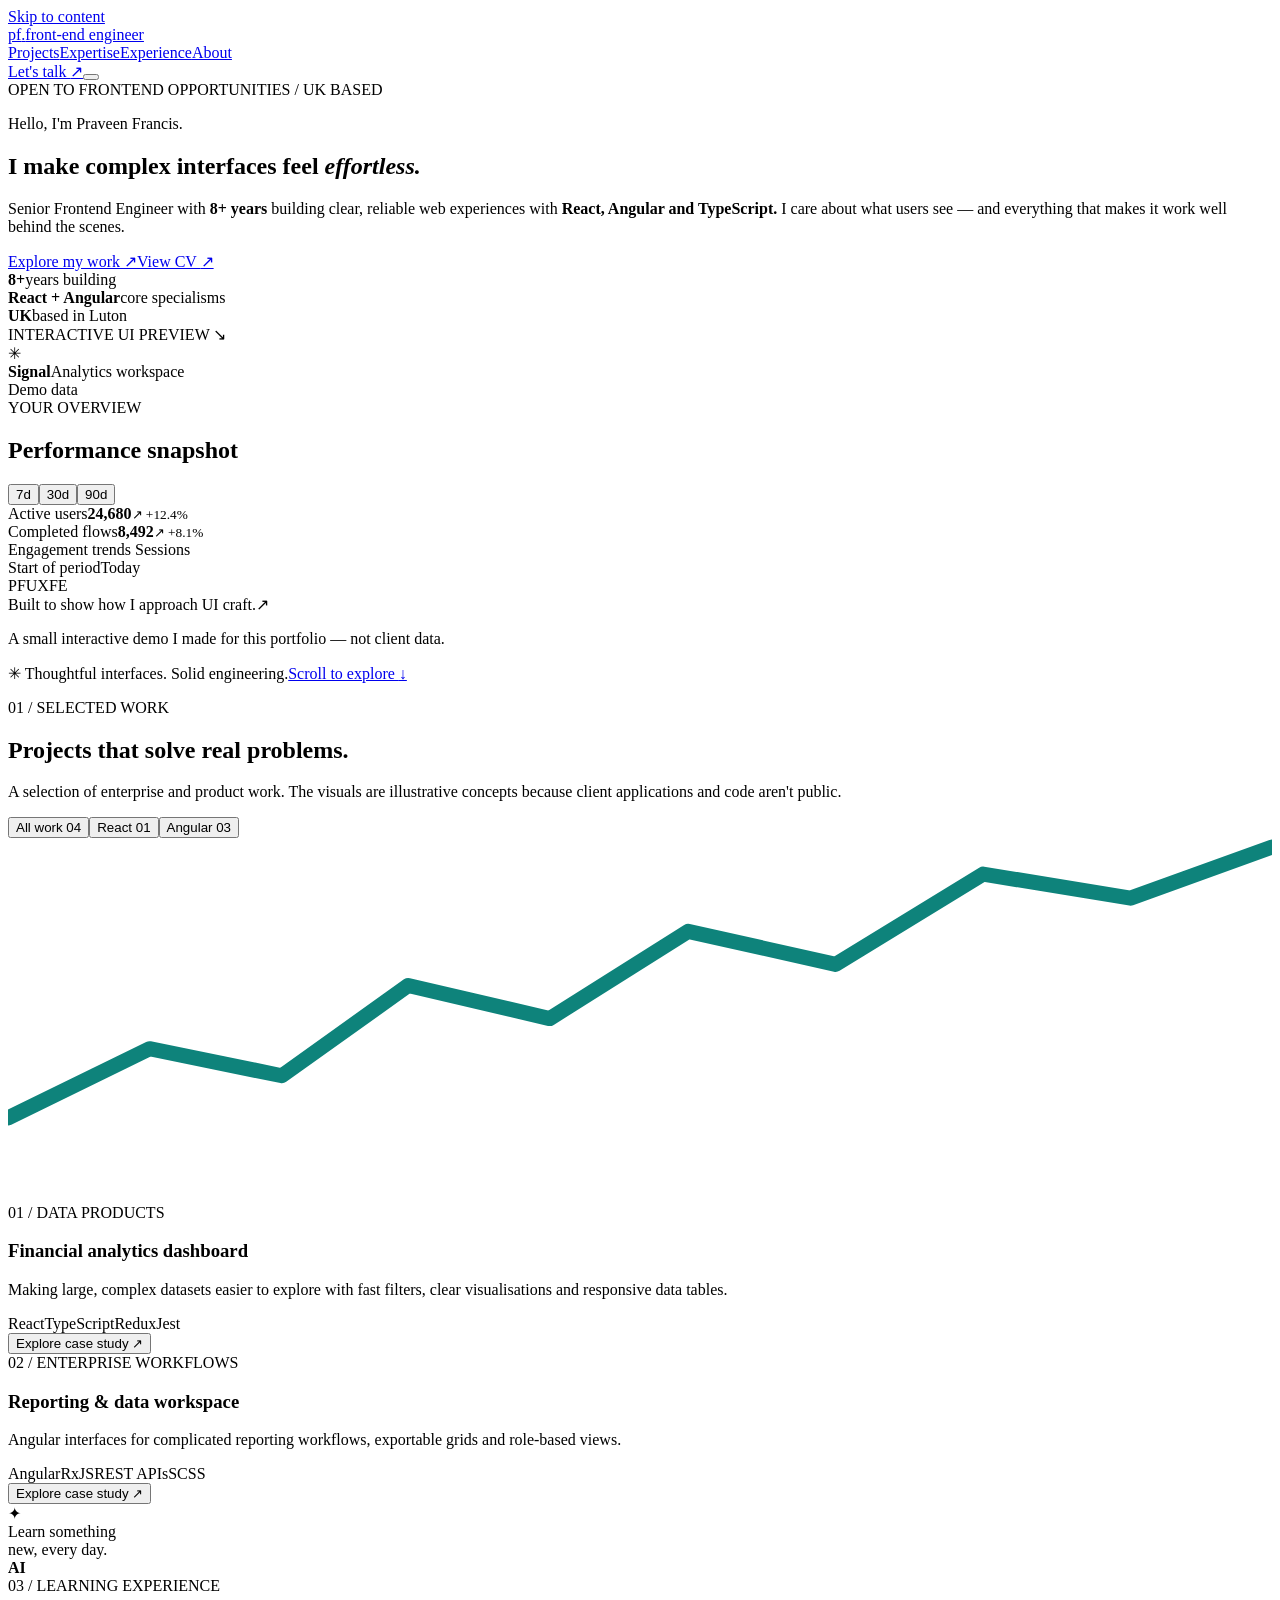
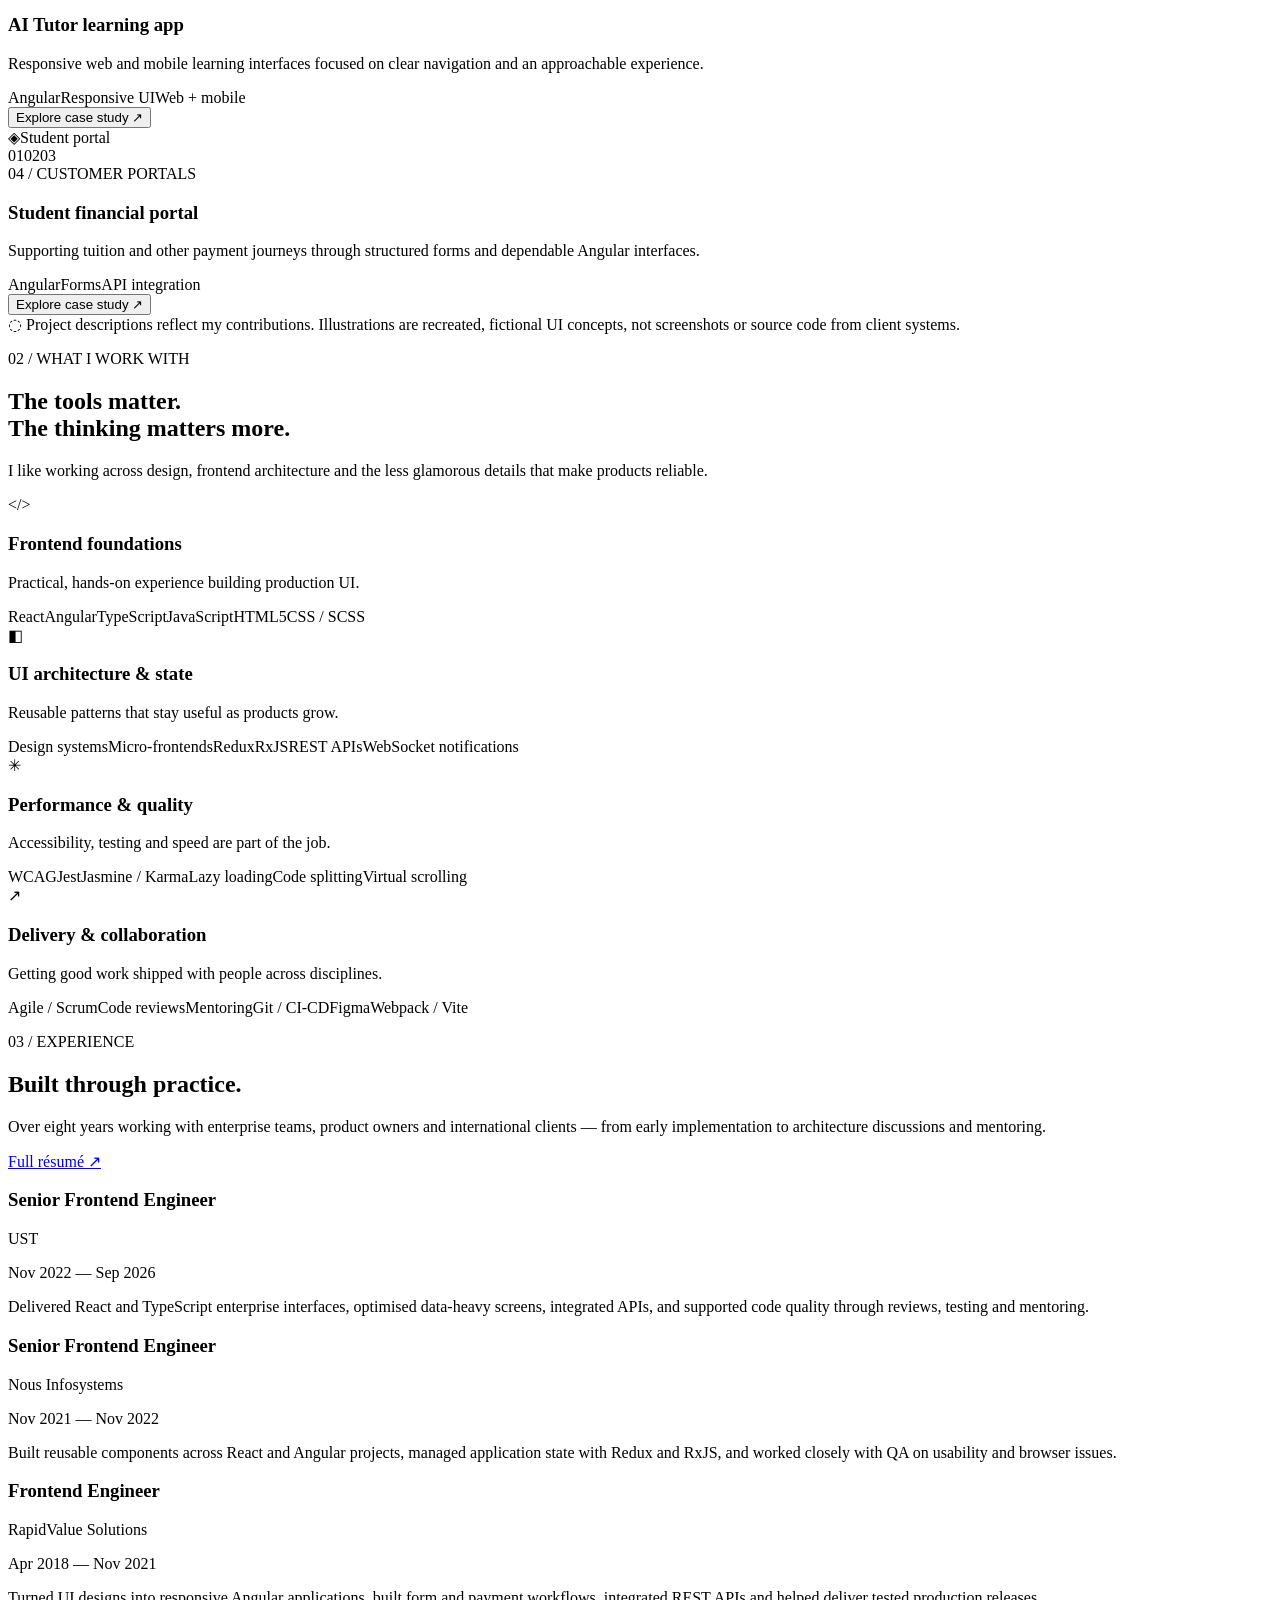
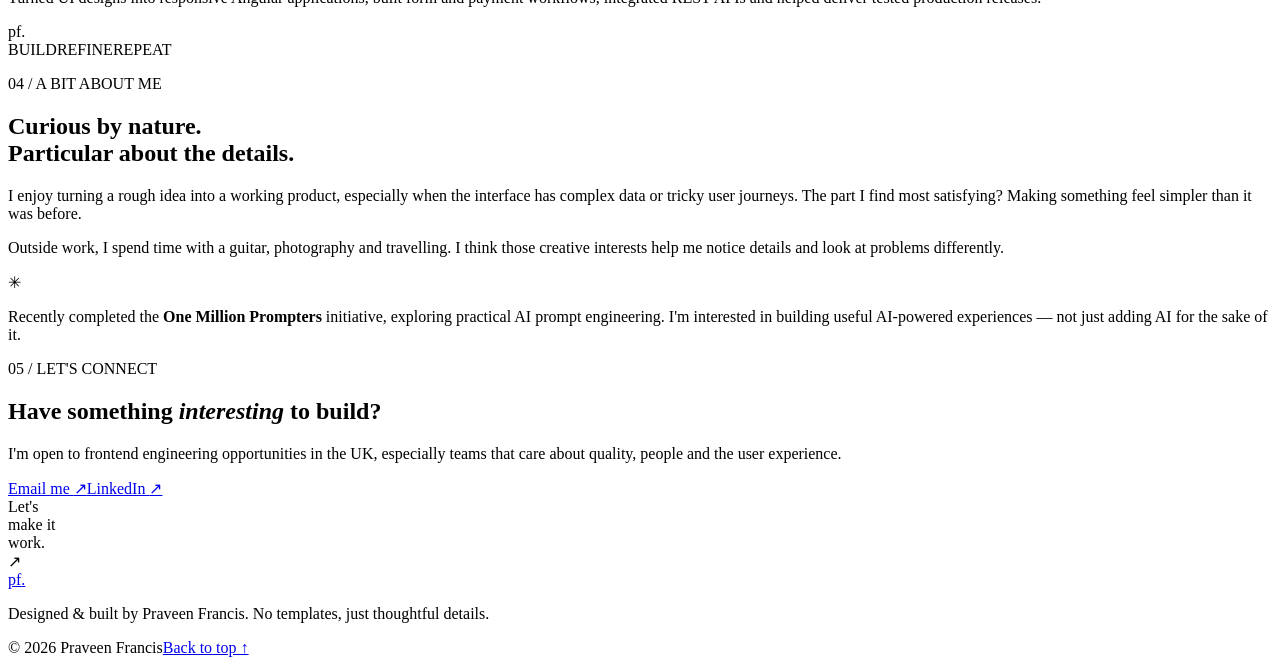
==== index.html @ 7ef9999c "Publish frontend portfolio homepage" ====
<!doctype html>
<html lang="en">
<head>
  <meta charset="utf-8">
  <meta name="viewport" content="width=device-width, initial-scale=1">
  <meta name="theme-color" content="#101924">
  <meta name="description" content="Praveen Francis is a UK-based Senior Frontend Engineer with 8+ years of experience building accessible, high-performance web applications with React, Angular and TypeScript.">
  <meta name="author" content="Praveen Francis">
  <meta property="og:type" content="website">
  <meta property="og:title" content="Praveen Francis — Senior Frontend Engineer">
  <meta property="og:description" content="Thoughtful interfaces. Solid engineering. Selected work, experience and frontend experiments.">
  <meta property="og:image" content="assets/og-image.svg">
  <meta name="color-scheme" content="light">
  <title>Praveen Francis · Senior Frontend Engineer</title>
  <link rel="icon" type="image/svg+xml" href="assets/favicon.svg">
  <link rel="stylesheet" href="assets/styles.css">
  <script defer src="assets/app.js"></script>
</head>
<body>
  <a class="skip-link" href="#main">Skip to content</a>
  <header class="site-header" id="top">
    <div class="container header-inner">
      <a class="brand" href="#top" aria-label="Praveen Francis, back to top"><span class="brand-mark">pf<span class="brand-dot">.</span></span><span class="brand-caption">front-end engineer</span></a>
      <nav class="main-nav" id="main-nav" aria-label="Main navigation">
        <a href="#work">Projects</a><a href="#expertise">Expertise</a><a href="#experience">Experience</a><a href="#about">About</a>
      </nav>
      <div class="header-actions"><a class="header-contact" href="mailto:praveenfrancis555@gmail.com">Let's talk <span aria-hidden="true">↗</span></a><button class="menu-button" id="menu-button" aria-expanded="false" aria-controls="main-nav" aria-label="Open navigation"><span></span><span></span><span></span></button></div>
    </div>
  </header>
  <main id="main">
    <section class="hero section-hero" aria-labelledby="hero-title">
      <div class="hero-grid container">
        <div class="hero-copy">
          <div class="eyebrow"><span class="availability-dot" aria-hidden="true"></span> OPEN TO FRONTEND OPPORTUNITIES <span class="eyebrow-divider">/</span> UK BASED</div>
          <p class="hero-intro">Hello, I'm Praveen Francis.</p>
          <h1 id="hero-title">I make complex interfaces feel <em>effortless.</em></h1>
          <p class="hero-lead">Senior Frontend Engineer with <strong>8+ years</strong> building clear, reliable web experiences with <strong>React, Angular and TypeScript.</strong> I care about what users see — and everything that makes it work well behind the scenes.</p>
          <div class="hero-buttons"><a href="#work" class="button button-primary">Explore my work <span aria-hidden="true">↗</span></a><a href="resume.html" class="button button-secondary">View CV <span aria-hidden="true">↗</span></a></div>
          <div class="hero-facts" aria-label="Quick facts"><div><strong>8+</strong><span>years building</span></div><span class="fact-separator" aria-hidden="true"></span><div><strong>React + Angular</strong><span>core specialisms</span></div><span class="fact-separator" aria-hidden="true"></span><div><strong>UK</strong><span>based in Luton</span></div></div>
        </div>
        <div class="hero-visual">
          <div class="decoration-orbit orbit-one" aria-hidden="true"></div><div class="decoration-orbit orbit-two" aria-hidden="true"></div>
          <div class="preview-top-tag"><span class="preview-pulse"></span> INTERACTIVE UI PREVIEW <span aria-hidden="true">↘</span></div>
          <div class="dashboard-card" aria-label="Interactive analytics dashboard demonstration using fictional sample data">
            <div class="dashboard-toolbar"><div class="dashboard-app"><span class="dashboard-app-icon" aria-hidden="true">✳</span><div><strong>Signal</strong><span>Analytics workspace</span></div></div><span class="dashboard-live"><span></span> Demo data</span></div>
            <div class="dashboard-title-row"><div><span class="dashboard-overline">YOUR OVERVIEW</span><h2>Performance snapshot</h2></div><div class="dashboard-period" role="group" aria-label="Demo data range"><button data-range="7" aria-pressed="false">7d</button><button data-range="30" aria-pressed="true">30d</button><button data-range="90" aria-pressed="false">90d</button></div></div>
            <div class="dashboard-metrics"><div><span>Active users</span><strong id="metric-users">24,680</strong><small class="trend" id="metric-users-trend">↗ +12.4%</small></div><div><span>Completed flows</span><strong id="metric-flows">8,492</strong><small class="trend" id="metric-flows-trend">↗ +8.1%</small></div></div>
            <div class="chart-header"><span>Engagement trends</span><span class="chart-legend"><i></i> Sessions</span></div>
            <div class="demo-chart" id="demo-chart" role="img" aria-label="Sample engagement bar chart for 30 days"><div class="gridline one"></div><div class="gridline two"></div><div class="gridline three"></div><div class="chart-bars" id="chart-bars"><span style="--height:44%"></span><span style="--height:62%"></span><span style="--height:53%"></span><span style="--height:73%"></span><span style="--height:65%"></span><span style="--height:86%"></span><span style="--height:78%"></span><span style="--height:93%"></span><span style="--height:72%"></span><span style="--height:96%"></span></div></div>
            <div class="chart-axis"><span>Start of period</span><span>Today</span></div>
            <div class="dashboard-foot"><div class="demo-avatar-stack" aria-hidden="true"><span>PF</span><span>UX</span><span>FE</span></div><span>Built to show how I approach UI craft.</span><span class="demo-arrow" aria-hidden="true">↗</span></div>
          </div>
          <p class="preview-disclaimer">A small interactive demo I made for this portfolio — not client data.</p>
        </div>
      </div>
      <div class="hero-bottom-bar container"><span><span class="asterisk" aria-hidden="true">✳</span> Thoughtful interfaces. Solid engineering.</span><a href="#work">Scroll to explore <span aria-hidden="true">↓</span></a></div>
    </section>

    <section class="section work-section" id="work" aria-labelledby="work-title">
      <div class="container">
        <div class="section-heading"><div><p class="section-kicker">01 / SELECTED WORK</p><h2 id="work-title">Projects that solve <span>real problems.</span></h2></div><p>A selection of enterprise and product work. The visuals are illustrative concepts because client applications and code aren't public.</p></div>
        <div class="filter-row" role="group" aria-label="Filter projects by framework"><button class="filter-button is-active" data-filter="all" aria-pressed="true">All work <span>04</span></button><button class="filter-button" data-filter="react" aria-pressed="false">React <span>01</span></button><button class="filter-button" data-filter="angular" aria-pressed="false">Angular <span>03</span></button></div>
        <div class="project-grid">
          <article class="project-card" data-stack="react"><div class="project-visual visual-analytics" aria-hidden="true"><div class="mock-window"><div class="mock-header"><i></i><i></i><i></i><span class="mock-header-line"></span></div><div class="analytics-preview"><div class="mock-sidebar"><b></b><b></b><b></b><b></b></div><div class="mock-main"><div class="mock-stat-grid"><span><i></i><strong></strong><small></small></span><span><i></i><strong></strong><small></small></span><span><i></i><strong></strong><small></small></span></div><div class="mock-graph"><div class="mock-chart-polyline"><svg viewBox="0 0 420 120" preserveAspectRatio="none"><polyline points="0,93 47,70 91,79 133,49 180,60 226,31 275,42 324,12 373,20 420,3" fill="none" stroke="#0e837b" stroke-width="5" stroke-linecap="round" stroke-linejoin="round"/></svg></div></div></div></div></div></div><div class="project-body"><div class="project-number">01 <span>/ DATA PRODUCTS</span></div><h3>Financial analytics dashboard</h3><p>Making large, complex datasets easier to explore with fast filters, clear visualisations and responsive data tables.</p><div class="project-tags"><span>React</span><span>TypeScript</span><span>Redux</span><span>Jest</span></div><button class="case-study-link" data-project="analytics" aria-label="Read case study for financial analytics dashboard">Explore case study <span aria-hidden="true">↗</span></button></div></article>
          <article class="project-card" data-stack="angular"><div class="project-visual visual-reporting" aria-hidden="true"><div class="mock-window"><div class="mock-header"><i></i><i></i><i></i><span class="mock-header-line"></span></div><div class="report-preview"><div class="report-heading"><b></b><span></span></div><div class="report-tabs"><b></b><b></b><b></b></div><div class="report-rows"><div><i></i><b></b><span></span><em></em></div><div><i></i><b></b><span></span><em></em></div><div><i></i><b></b><span></span><em></em></div><div><i></i><b></b><span></span><em></em></div></div></div></div></div><div class="project-body"><div class="project-number">02 <span>/ ENTERPRISE WORKFLOWS</span></div><h3>Reporting & data workspace</h3><p>Angular interfaces for complicated reporting workflows, exportable grids and role-based views.</p><div class="project-tags"><span>Angular</span><span>RxJS</span><span>REST APIs</span><span>SCSS</span></div><button class="case-study-link" data-project="reporting" aria-label="Read case study for reporting and data workspace">Explore case study <span aria-hidden="true">↗</span></button></div></article>
          <article class="project-card" data-stack="angular"><div class="project-visual visual-tutor" aria-hidden="true"><div class="tutor-laptop"><div class="tutor-side"><div class="tutor-orb">✦</div><span></span><span></span><span></span></div><div class="tutor-content"><div class="tutor-label"></div><div class="tutor-question">Learn something<br>new, every day<span>.</span></div><div class="tutor-progress"><i></i><i></i><i></i><i></i><i></i></div><div class="tutor-cta"></div></div></div><div class="tutor-phone"><span></span><b>AI</b><i></i><i></i><div></div></div></div><div class="project-body"><div class="project-number">03 <span>/ LEARNING EXPERIENCE</span></div><h3>AI Tutor learning app</h3><p>Responsive web and mobile learning interfaces focused on clear navigation and an approachable experience.</p><div class="project-tags"><span>Angular</span><span>Responsive UI</span><span>Web + mobile</span></div><button class="case-study-link" data-project="tutor" aria-label="Read case study for AI Tutor learning app">Explore case study <span aria-hidden="true">↗</span></button></div></article>
          <article class="project-card" data-stack="angular"><div class="project-visual visual-portal" aria-hidden="true"><div class="portal-card"><div class="portal-header"><span class="portal-symbol">◈</span><span>Student portal</span><i></i></div><div class="portal-step"><span>01</span><b></b><i></i><span>02</span><b></b><i></i><span>03</span></div><div class="portal-form"><div><small></small><b></b></div><div><small></small><b></b></div><div class="portal-total"><span></span><strong></strong></div><div class="portal-button"></div></div></div></div><div class="project-body"><div class="project-number">04 <span>/ CUSTOMER PORTALS</span></div><h3>Student financial portal</h3><p>Supporting tuition and other payment journeys through structured forms and dependable Angular interfaces.</p><div class="project-tags"><span>Angular</span><span>Forms</span><span>API integration</span></div><button class="case-study-link" data-project="student" aria-label="Read case study for student financial portal">Explore case study <span aria-hidden="true">↗</span></button></div></article>
        </div>
        <div class="work-caveat"><span aria-hidden="true">◌</span> Project descriptions reflect my contributions. Illustrations are recreated, fictional UI concepts, not screenshots or source code from client systems.</div>
      </div>
    </section>

    <section class="section expertise-section" id="expertise" aria-labelledby="expertise-title">
      <div class="container"><div class="section-heading section-heading-light"><div><p class="section-kicker">02 / WHAT I WORK WITH</p><h2 id="expertise-title">The tools matter.<br><span>The thinking matters more.</span></h2></div><p>I like working across design, frontend architecture and the less glamorous details that make products reliable.</p></div>
      <div class="expertise-grid"><div class="expertise-card"><div class="skill-icon">&lt;/&gt;</div><h3>Frontend foundations</h3><p>Practical, hands-on experience building production UI.</p><div class="skill-list"><span>React</span><span>Angular</span><span>TypeScript</span><span>JavaScript</span><span>HTML5</span><span>CSS / SCSS</span></div></div><div class="expertise-card"><div class="skill-icon">◧</div><h3>UI architecture & state</h3><p>Reusable patterns that stay useful as products grow.</p><div class="skill-list"><span>Design systems</span><span>Micro-frontends</span><span>Redux</span><span>RxJS</span><span>REST APIs</span><span>WebSocket notifications</span></div></div><div class="expertise-card"><div class="skill-icon">✳</div><h3>Performance & quality</h3><p>Accessibility, testing and speed are part of the job.</p><div class="skill-list"><span>WCAG</span><span>Jest</span><span>Jasmine / Karma</span><span>Lazy loading</span><span>Code splitting</span><span>Virtual scrolling</span></div></div><div class="expertise-card"><div class="skill-icon">↗</div><h3>Delivery & collaboration</h3><p>Getting good work shipped with people across disciplines.</p><div class="skill-list"><span>Agile / Scrum</span><span>Code reviews</span><span>Mentoring</span><span>Git / CI-CD</span><span>Figma</span><span>Webpack / Vite</span></div></div></div>
      </div>
    </section>

    <section class="section experience-section" id="experience" aria-labelledby="experience-title"><div class="container experience-layout"><div class="experience-aside"><p class="section-kicker">03 / EXPERIENCE</p><h2 id="experience-title">Built through <span>practice.</span></h2><p>Over eight years working with enterprise teams, product owners and international clients — from early implementation to architecture discussions and mentoring.</p><a class="text-arrow-link" href="resume.html">Full résumé <span aria-hidden="true">↗</span></a></div><div class="timeline"><article class="timeline-item"><div class="timeline-dot"></div><div class="timeline-top"><div><h3>Senior Frontend Engineer</h3><p>UST</p></div><time>Nov 2022 — Sep 2026</time></div><p>Delivered React and TypeScript enterprise interfaces, optimised data-heavy screens, integrated APIs, and supported code quality through reviews, testing and mentoring.</p></article><article class="timeline-item"><div class="timeline-dot"></div><div class="timeline-top"><div><h3>Senior Frontend Engineer</h3><p>Nous Infosystems</p></div><time>Nov 2021 — Nov 2022</time></div><p>Built reusable components across React and Angular projects, managed application state with Redux and RxJS, and worked closely with QA on usability and browser issues.</p></article><article class="timeline-item"><div class="timeline-dot"></div><div class="timeline-top"><div><h3>Frontend Engineer</h3><p>RapidValue Solutions</p></div><time>Apr 2018 — Nov 2021</time></div><p>Turned UI designs into responsive Angular applications, built form and payment workflows, integrated REST APIs and helped deliver tested production releases.</p></article></div></div></section>

    <section class="section about-section" id="about" aria-labelledby="about-title"><div class="container about-grid"><div class="about-decoration" aria-hidden="true"><div class="quote-monogram">pf.</div><div class="about-decoration-bottom"><span>BUILD</span><span>REFINE</span><span>REPEAT</span></div></div><div class="about-copy"><p class="section-kicker">04 / A BIT ABOUT ME</p><h2 id="about-title">Curious by nature.<br><span>Particular about the details.</span></h2><p>I enjoy turning a rough idea into a working product, especially when the interface has complex data or tricky user journeys. The part I find most satisfying? Making something feel simpler than it was before.</p><p>Outside work, I spend time with a guitar, photography and travelling. I think those creative interests help me notice details and look at problems differently.</p><div class="about-note"><span aria-hidden="true">✳</span><p>Recently completed the <strong>One Million Prompters</strong> initiative, exploring practical AI prompt engineering. I'm interested in building useful AI-powered experiences — not just adding AI for the sake of it.</p></div></div></div></section>

    <section class="section contact-section" id="contact" aria-labelledby="contact-title"><div class="container contact-inner"><div><p class="section-kicker">05 / LET'S CONNECT</p><h2 id="contact-title">Have something <em>interesting</em> to build?</h2><p>I'm open to frontend engineering opportunities in the UK, especially teams that care about quality, people and the user experience.</p><div class="contact-actions"><a class="button button-primary" href="mailto:praveenfrancis555@gmail.com?subject=Frontend%20engineering%20opportunity">Email me <span aria-hidden="true">↗</span></a><a class="button button-outline-light" href="https://www.linkedin.com/in/praveenfrancis-uk" target="_blank" rel="noopener noreferrer">LinkedIn <span aria-hidden="true">↗</span></a></div></div><div class="contact-illustration" aria-hidden="true"><div>Let's<br>make it<br><span>work.</span></div><span class="contact-icon">↗</span></div></div></section>
  </main>
  <footer class="site-footer"><div class="container footer-inner"><a class="footer-brand" href="#top">pf<span>.</span></a><p>Designed & built by Praveen Francis. No templates, just thoughtful details.</p><div><span>© 2026 Praveen Francis</span><a href="#top">Back to top ↑</a></div></div></footer>

  <dialog class="case-dialog" id="case-dialog" aria-labelledby="dialog-title"><div class="dialog-content"><div class="dialog-top"><span id="dialog-index">SELECTED WORK</span><button id="dialog-close" class="dialog-close" aria-label="Close case study">✕</button></div><p class="dialog-eyebrow" id="dialog-category">CASE STUDY</p><h2 id="dialog-title"></h2><p class="dialog-summary" id="dialog-summary"></p><div class="dialog-section"><h3>The challenge</h3><p id="dialog-challenge"></p></div><div class="dialog-section"><h3>My contribution</h3><p id="dialog-contribution"></p></div><div class="dialog-section"><h3>What mattered</h3><p id="dialog-takeaway"></p></div><div class="dialog-tech" id="dialog-tech"></div><p class="dialog-disclaimer">Some project details are kept high-level to respect client confidentiality. Visuals are conceptual recreations.</p></div></dialog>
</body>
</html>
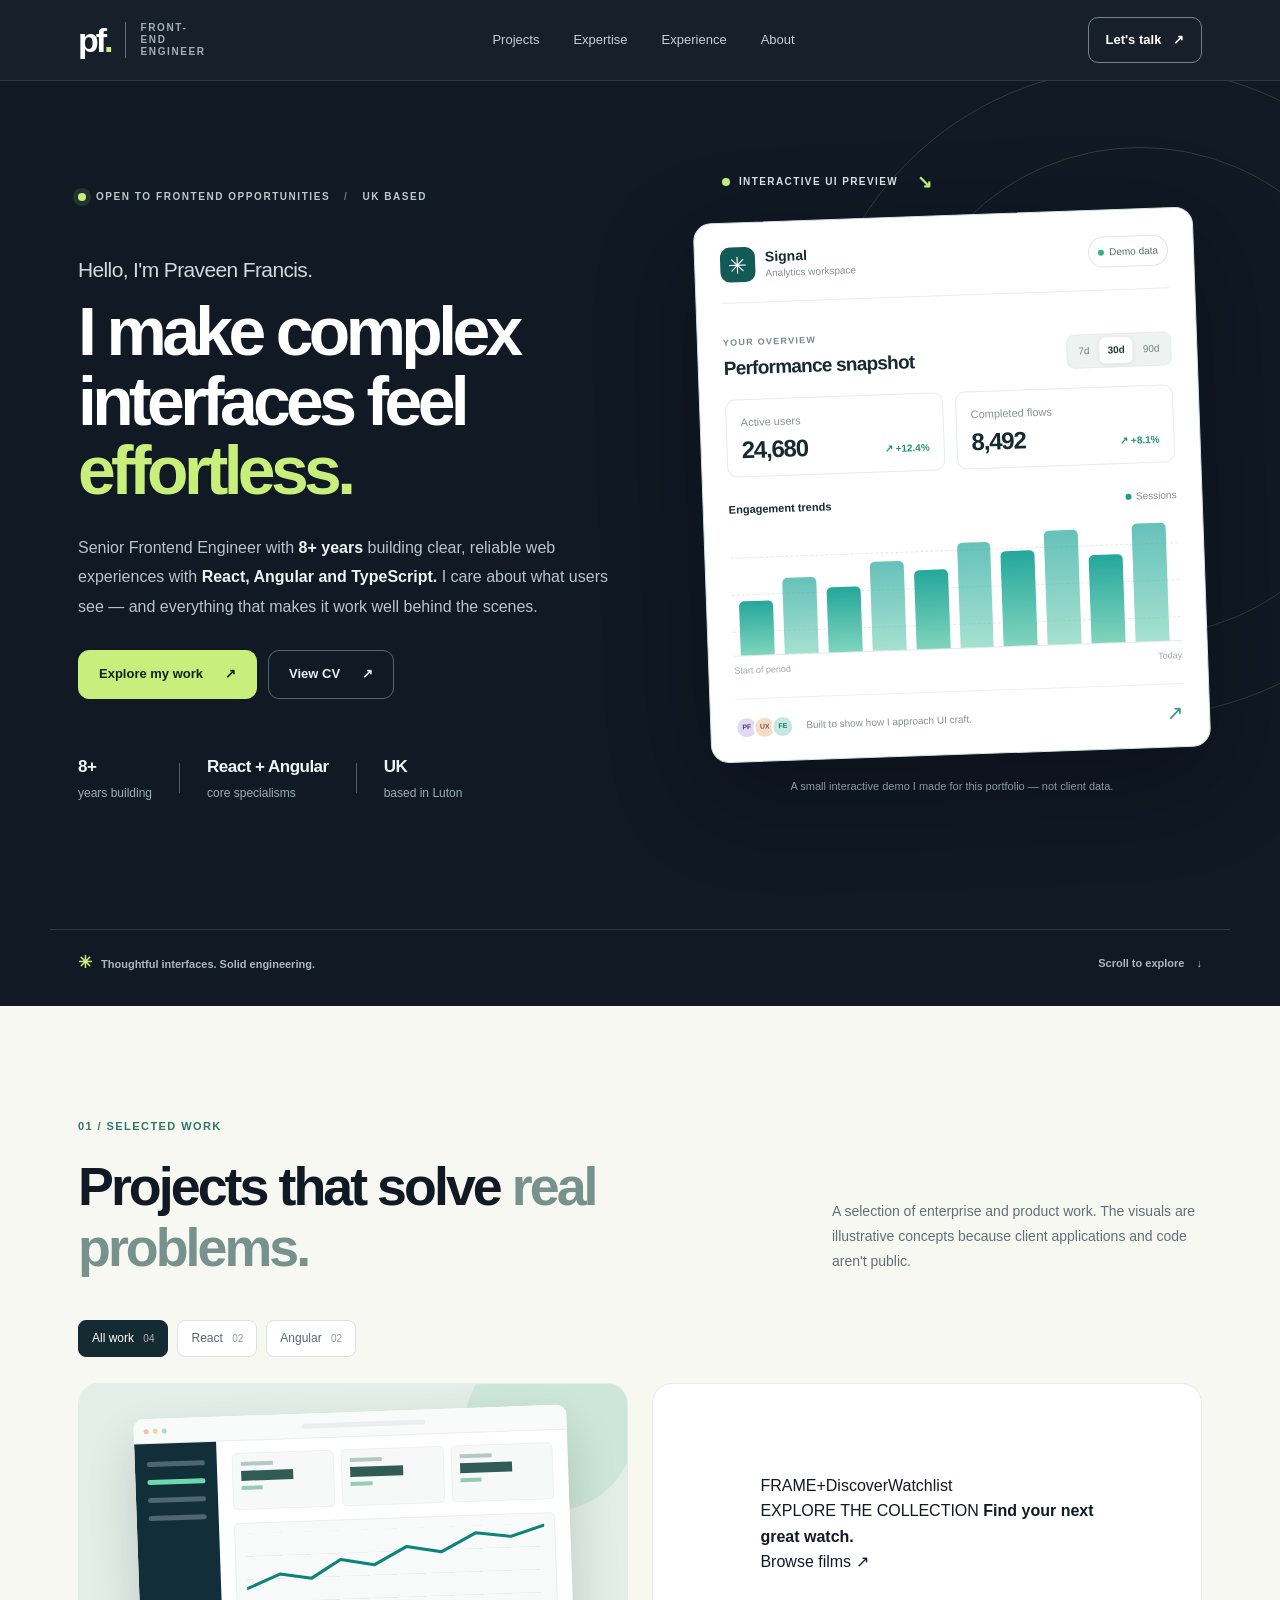
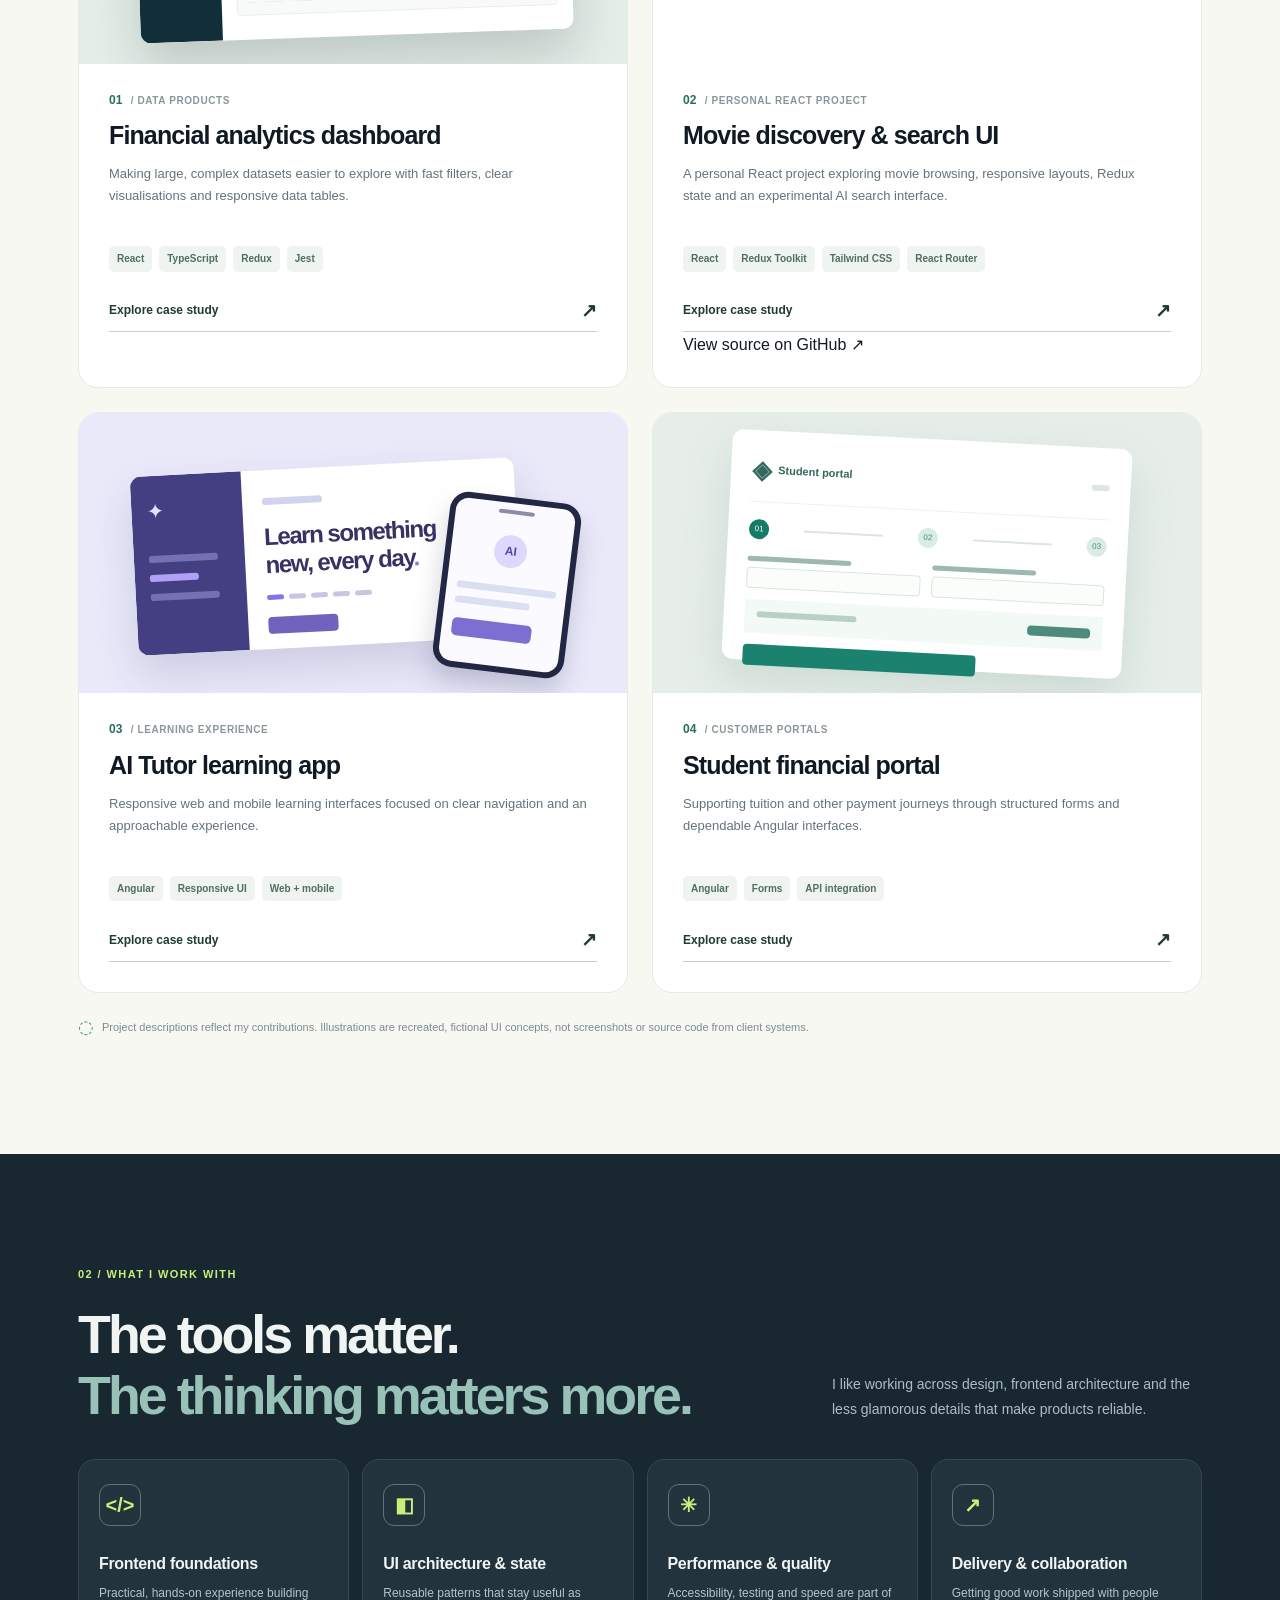
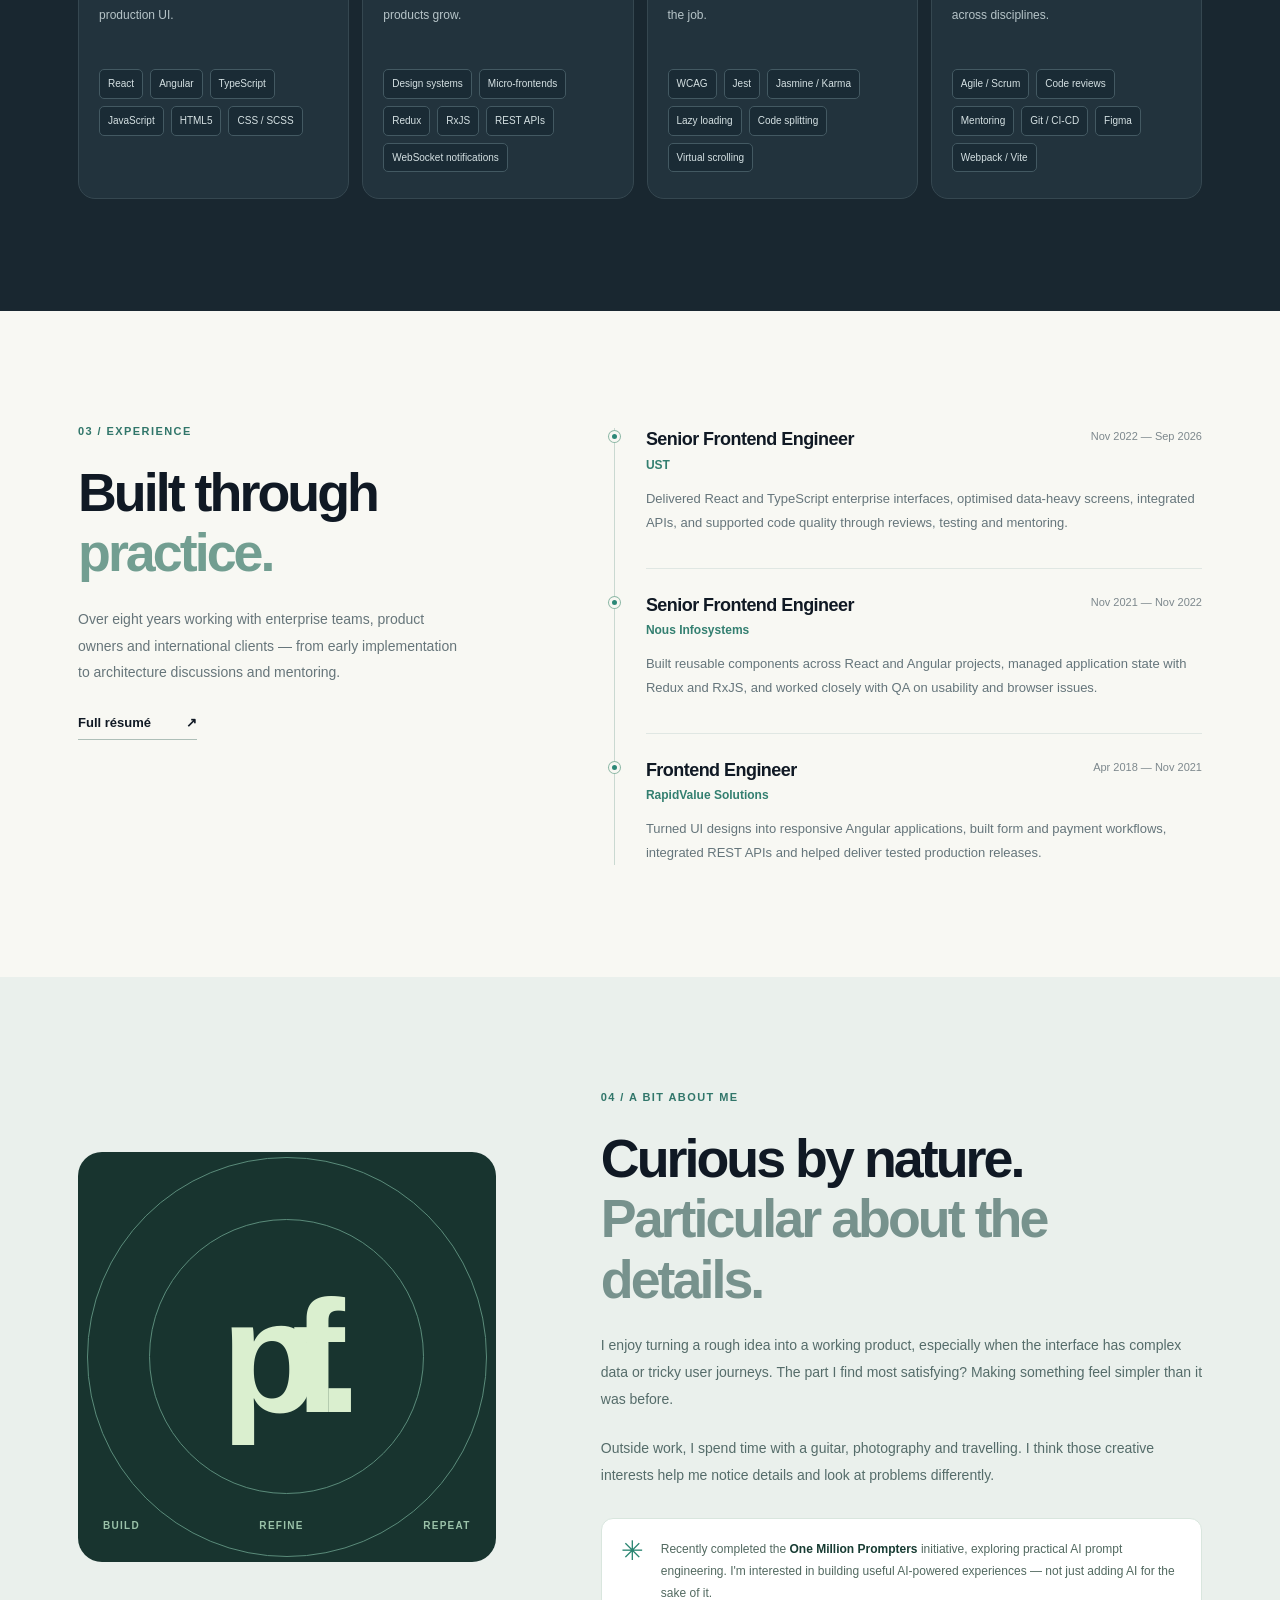
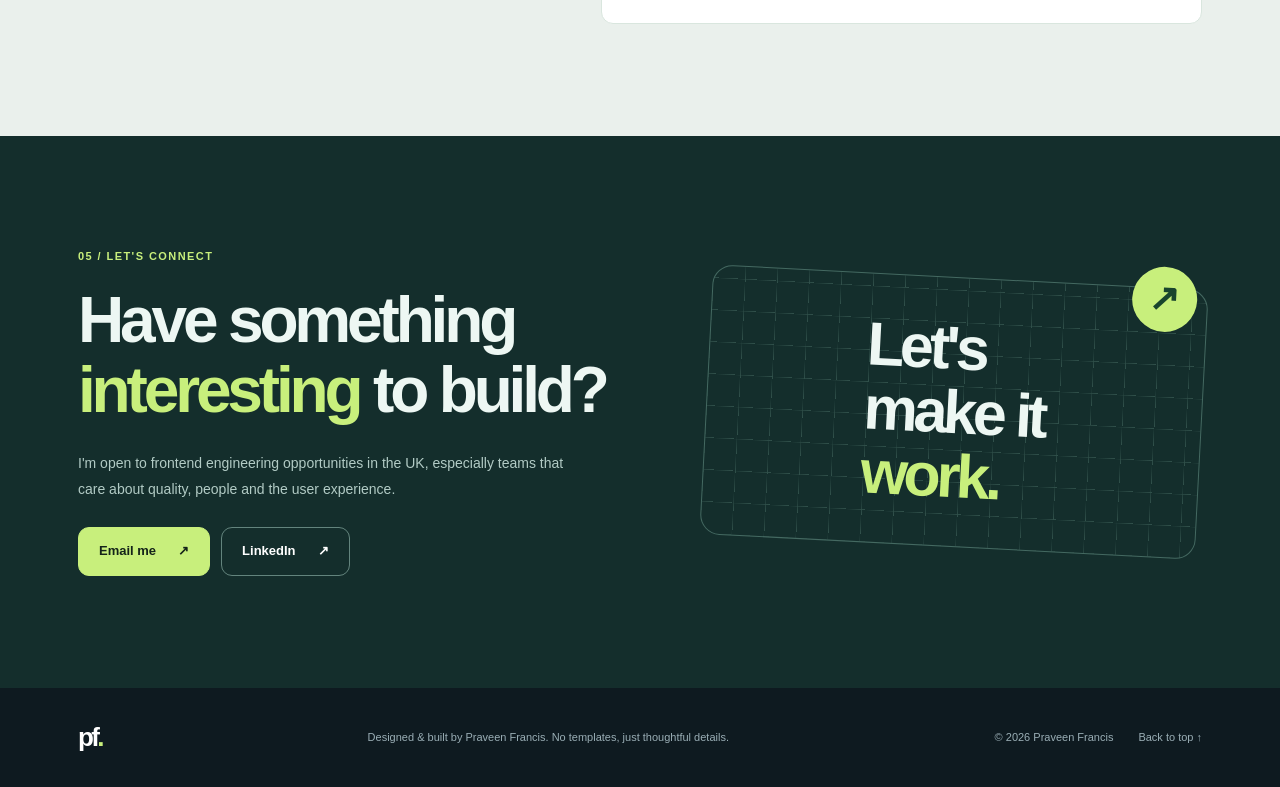
==== commit be0bcfe7: "Show two React and two Angular projects in portfolio" ====
--- a/index.html
+++ b/index.html
@@ -59,10 +59,30 @@
     <section class="section work-section" id="work" aria-labelledby="work-title">
       <div class="container">
         <div class="section-heading"><div><p class="section-kicker">01 / SELECTED WORK</p><h2 id="work-title">Projects that solve <span>real problems.</span></h2></div><p>A selection of enterprise and product work. The visuals are illustrative concepts because client applications and code aren't public.</p></div>
-        <div class="filter-row" role="group" aria-label="Filter projects by framework"><button class="filter-button is-active" data-filter="all" aria-pressed="true">All work <span>04</span></button><button class="filter-button" data-filter="react" aria-pressed="false">React <span>01</span></button><button class="filter-button" data-filter="angular" aria-pressed="false">Angular <span>03</span></button></div>
+        <div class="filter-row" role="group" aria-label="Filter projects by framework"><button class="filter-button is-active" data-filter="all" aria-pressed="true">All work <span>04</span></button><button class="filter-button" data-filter="react" aria-pressed="false">React <span>02</span></button><button class="filter-button" data-filter="angular" aria-pressed="false">Angular <span>02</span></button></div>
         <div class="project-grid">
           <article class="project-card" data-stack="react"><div class="project-visual visual-analytics" aria-hidden="true"><div class="mock-window"><div class="mock-header"><i></i><i></i><i></i><span class="mock-header-line"></span></div><div class="analytics-preview"><div class="mock-sidebar"><b></b><b></b><b></b><b></b></div><div class="mock-main"><div class="mock-stat-grid"><span><i></i><strong></strong><small></small></span><span><i></i><strong></strong><small></small></span><span><i></i><strong></strong><small></small></span></div><div class="mock-graph"><div class="mock-chart-polyline"><svg viewBox="0 0 420 120" preserveAspectRatio="none"><polyline points="0,93 47,70 91,79 133,49 180,60 226,31 275,42 324,12 373,20 420,3" fill="none" stroke="#0e837b" stroke-width="5" stroke-linecap="round" stroke-linejoin="round"/></svg></div></div></div></div></div></div><div class="project-body"><div class="project-number">01 <span>/ DATA PRODUCTS</span></div><h3>Financial analytics dashboard</h3><p>Making large, complex datasets easier to explore with fast filters, clear visualisations and responsive data tables.</p><div class="project-tags"><span>React</span><span>TypeScript</span><span>Redux</span><span>Jest</span></div><button class="case-study-link" data-project="analytics" aria-label="Read case study for financial analytics dashboard">Explore case study <span aria-hidden="true">↗</span></button></div></article>
-          <article class="project-card" data-stack="angular"><div class="project-visual visual-reporting" aria-hidden="true"><div class="mock-window"><div class="mock-header"><i></i><i></i><i></i><span class="mock-header-line"></span></div><div class="report-preview"><div class="report-heading"><b></b><span></span></div><div class="report-tabs"><b></b><b></b><b></b></div><div class="report-rows"><div><i></i><b></b><span></span><em></em></div><div><i></i><b></b><span></span><em></em></div><div><i></i><b></b><span></span><em></em></div><div><i></i><b></b><span></span><em></em></div></div></div></div></div><div class="project-body"><div class="project-number">02 <span>/ ENTERPRISE WORKFLOWS</span></div><h3>Reporting & data workspace</h3><p>Angular interfaces for complicated reporting workflows, exportable grids and role-based views.</p><div class="project-tags"><span>Angular</span><span>RxJS</span><span>REST APIs</span><span>SCSS</span></div><button class="case-study-link" data-project="reporting" aria-label="Read case study for reporting and data workspace">Explore case study <span aria-hidden="true">↗</span></button></div></article>
+          <article class="project-card" data-stack="react">
+            <div class="project-visual visual-movies" aria-hidden="true">
+              <div class="movie-shell">
+                <div class="movie-nav"><span class="movie-brand">FRAME<span>+</span></span><span>Discover</span><span>Watchlist</span><i></i></div>
+                <div class="movie-hero">
+                  <span class="movie-eyebrow">EXPLORE THE COLLECTION</span>
+                  <strong>Find your next<br>great watch.</strong>
+                  <div class="movie-hero-button">Browse films <span>↗</span></div>
+                </div>
+                <div class="movie-posters"><div class="movie-poster one"></div><div class="movie-poster two"></div><div class="movie-poster three"></div><div class="movie-poster four"></div></div>
+              </div>
+            </div>
+            <div class="project-body">
+              <div class="project-number">02 <span>/ PERSONAL REACT PROJECT</span></div>
+              <h3>Movie discovery &amp; search UI</h3>
+              <p>A personal React project exploring movie browsing, responsive layouts, Redux state and an experimental AI search interface.</p>
+              <div class="project-tags"><span>React</span><span>Redux Toolkit</span><span>Tailwind CSS</span><span>React Router</span></div>
+              <button class="case-study-link" data-project="movie" aria-label="Read case study for movie discovery and search UI">Explore case study <span aria-hidden="true">↗</span></button>
+              <a class="project-code-link" href="https://github.com/PraveenFrancis/netflix-gpt" target="_blank" rel="noopener noreferrer">View source on GitHub <span aria-hidden="true">↗</span></a>
+            </div>
+          </article>
           <article class="project-card" data-stack="angular"><div class="project-visual visual-tutor" aria-hidden="true"><div class="tutor-laptop"><div class="tutor-side"><div class="tutor-orb">✦</div><span></span><span></span><span></span></div><div class="tutor-content"><div class="tutor-label"></div><div class="tutor-question">Learn something<br>new, every day<span>.</span></div><div class="tutor-progress"><i></i><i></i><i></i><i></i><i></i></div><div class="tutor-cta"></div></div></div><div class="tutor-phone"><span></span><b>AI</b><i></i><i></i><div></div></div></div><div class="project-body"><div class="project-number">03 <span>/ LEARNING EXPERIENCE</span></div><h3>AI Tutor learning app</h3><p>Responsive web and mobile learning interfaces focused on clear navigation and an approachable experience.</p><div class="project-tags"><span>Angular</span><span>Responsive UI</span><span>Web + mobile</span></div><button class="case-study-link" data-project="tutor" aria-label="Read case study for AI Tutor learning app">Explore case study <span aria-hidden="true">↗</span></button></div></article>
           <article class="project-card" data-stack="angular"><div class="project-visual visual-portal" aria-hidden="true"><div class="portal-card"><div class="portal-header"><span class="portal-symbol">◈</span><span>Student portal</span><i></i></div><div class="portal-step"><span>01</span><b></b><i></i><span>02</span><b></b><i></i><span>03</span></div><div class="portal-form"><div><small></small><b></b></div><div><small></small><b></b></div><div class="portal-total"><span></span><strong></strong></div><div class="portal-button"></div></div></div></div><div class="project-body"><div class="project-number">04 <span>/ CUSTOMER PORTALS</span></div><h3>Student financial portal</h3><p>Supporting tuition and other payment journeys through structured forms and dependable Angular interfaces.</p><div class="project-tags"><span>Angular</span><span>Forms</span><span>API integration</span></div><button class="case-study-link" data-project="student" aria-label="Read case study for student financial portal">Explore case study <span aria-hidden="true">↗</span></button></div></article>
         </div>
--- a/assets/styles.css
+++ b/assets/styles.css
@@ -0,0 +1,45 @@
+/* Praveen Francis · Portfolio — no dependencies, no tracking, responsive by default */
+:root{--ink:#101924;--ink-2:#1b2a37;--night:#101924;--cream:#f8f8f3;--paper:#fff;--lime:#c8ef7c;--teal:#0c817a;--muted:#63707d;--muted-light:#b9c4cb;--line:#e3e8e4;--radius:22px;--max:1180px;--shadow:0 22px 60px rgba(21,35,42,.10)}
+*,*::before,*::after{box-sizing:border-box}
+html{scroll-behavior:smooth;scroll-padding-top:90px}
+body{margin:0;background:var(--cream);color:var(--ink);font-family:Inter,"Aptos","Segoe UI",-apple-system,BlinkMacSystemFont,sans-serif;-webkit-font-smoothing:antialiased;line-height:1.57}
+a{color:inherit;text-decoration:none}
+button{font:inherit;cursor:pointer}
+button,a{-webkit-tap-highlight-color:transparent}
+button:focus-visible,a:focus-visible{outline:3px solid #7ab99f;outline-offset:4px}
+img,svg{max-width:100%}
+[hidden]{display:none!important}
+::selection{background:#d9ff9a;color:#13221f}
+.container{max-width:var(--max);padding:0 28px;margin:0 auto}
+.skip-link{position:fixed;z-index:1000;top:0;left:10px;transform:translateY(-160%);background:var(--lime);color:var(--ink);padding:10px 18px;border-radius:0 0 12px 12px;font-weight:700}.skip-link:focus{transform:translateY(0)}
+.site-header{position:sticky;z-index:50;top:0;background:rgba(16,25,36,.97);border-bottom:1px solid rgba(255,255,255,.1);backdrop-filter:blur(22px)}
+.header-inner{height:80px;display:flex;align-items:center;justify-content:space-between;gap:34px}
+.brand{display:flex;align-items:center;gap:14px;flex-shrink:0}.brand-mark{font-size:34px;font-weight:850;letter-spacing:-3px;color:white;line-height:1}.brand-dot{color:var(--lime)}.brand-caption{font-size:10px;line-height:1.2;text-transform:uppercase;letter-spacing:.16em;font-weight:750;color:#a2afb9;padding-left:15px;border-left:1px solid #627080;max-width:75px}
+.main-nav{display:flex;align-items:center;gap:34px}.main-nav a{font-size:13px;color:#c5cfd6;transition:color .2s}.main-nav a:hover{color:var(--lime)}.header-actions{display:flex;align-items:center;gap:14px}.header-contact{padding:12px 17px;border:1px solid #71808b;color:#fff;border-radius:10px;font-size:13px;font-weight:700;white-space:nowrap}.header-contact:hover{border-color:var(--lime);color:var(--lime)}.header-contact span{margin-left:8px}.menu-button{display:none;border:0;background:none;width:44px;height:42px;align-items:center;justify-content:center;flex-direction:column;gap:5px}.menu-button span{display:block;height:2px;width:22px;background:#fff;border-radius:5px}
+.section-hero{position:relative;background:var(--night);color:#fff;overflow:hidden}.section-hero:before{content:"";position:absolute;inset:0;opacity:.3;background-image:radial-gradient(#50616b .7px,transparent .7px);background-size:22px 22px;mask-image:linear-gradient(100deg,transparent 0%,#000 100%);pointer-events:none}.hero-grid{position:relative;z-index:1;display:grid;grid-template-columns:1.06fr .94fr;align-items:center;gap:60px;min-height:680px;padding-top:66px;padding-bottom:90px}
+.eyebrow{display:inline-flex;align-items:center;gap:10px;color:#bac9cd;font-size:10px;letter-spacing:.155em;font-weight:780}.availability-dot{width:8px;height:8px;border-radius:50%;background:var(--lime);box-shadow:0 0 0 5px rgba(200,239,124,.12)}.eyebrow-divider{margin:0 4px;color:#6c7a80}
+.hero-intro{margin:46px 0 10px;font-size:21px;letter-spacing:-.03em;color:#d1d9dd}.hero h1{margin:0;max-width:680px;font-size:clamp(46px,5.3vw,76px);line-height:1.025;letter-spacing:-.068em;font-weight:790}.hero h1 em{font-style:normal;color:var(--lime)}.hero-lead{max-width:550px;color:#b7c5cd;font-size:16px;line-height:1.85;margin:27px 0 28px}.hero-lead strong{color:#edf4f5;font-weight:680}.hero-buttons,.contact-actions{display:flex;gap:11px;flex-wrap:wrap}.button{display:inline-flex;align-items:center;justify-content:center;min-height:49px;padding:13px 20px;border-radius:11px;font-size:13px;line-height:1.4;font-weight:750;gap:22px;transition:transform .2s,border-color .2s,background .2s}.button:hover{transform:translateY(-2px)}.button-primary{background:var(--lime);color:#142319;border:1px solid var(--lime)}.button-primary:hover{background:#d9f8a6}.button-secondary{background:transparent;color:#e8eef1;border:1px solid #55636c}.button-secondary:hover{border-color:var(--lime)}
+.hero-facts{display:flex;gap:27px;align-items:center;margin-top:55px}.hero-facts>div{display:flex;gap:4px;flex-direction:column}.hero-facts strong{font-size:17px;font-weight:800;letter-spacing:-.03em;color:#eef5f8}.hero-facts span:not(.fact-separator){font-size:12px;color:#9caeb7}.fact-separator{width:1px;height:30px;background:#51606b}
+.hero-visual{position:relative;padding:68px 0 44px}.decoration-orbit{position:absolute;border:1px solid rgba(200,239,124,.17);border-radius:50%;pointer-events:none}.orbit-one{height:650px;width:650px;top:-80px;right:-260px}.orbit-two{height:490px;width:490px;top:0;right:-183px}.preview-top-tag{position:absolute;top:21px;left:20px;display:flex;align-items:center;gap:9px;font-size:10px;font-weight:800;letter-spacing:.14em;color:#dbe7e9}.preview-top-tag>span:last-child{margin-left:10px;font-size:18px;color:var(--lime)}.preview-pulse{width:8px;height:8px;border-radius:50%;background:var(--lime)}
+.dashboard-card{position:relative;z-index:2;transform:rotate(-2deg);transition:transform .4s;max-width:540px;background:#fff;color:#172a32;border:1px solid #d5e2e7;padding:24px 25px 18px;border-radius:18px;box-shadow:0 30px 100px rgba(0,0,0,.32)}.dashboard-card:hover{transform:rotate(0)}.dashboard-toolbar{display:flex;align-items:center;justify-content:space-between;padding-bottom:20px;border-bottom:1px solid #e9edf0}.dashboard-app{display:flex;align-items:center;gap:10px}.dashboard-app-icon{display:grid;place-items:center;background:#125a55;color:#fff;width:35px;height:35px;border-radius:10px;font-size:23px}.dashboard-app div{display:flex;flex-direction:column;line-height:1.35}.dashboard-app strong{font-size:14px}.dashboard-app div span{font-size:10px;color:#839096}.dashboard-live{display:flex;gap:5px;align-items:center;padding:7px 9px;border:1px solid #dfe7e3;border-radius:20px;font-size:10px;color:#587069;white-space:nowrap}.dashboard-live span{width:6px;height:6px;border-radius:50%;background:#39af7d}.dashboard-title-row{display:flex;align-items:flex-end;justify-content:space-between;gap:12px;margin:24px 0 19px}.dashboard-overline{color:#758791;letter-spacing:.14em;font-weight:780;font-size:9px}.dashboard-title-row h2{font-size:19px;letter-spacing:-.04em;margin:5px 0 0;line-height:1.2}.dashboard-period{background:#eef3f2;border:1px solid #e4ece9;border-radius:8px;padding:3px;display:flex;gap:2px}.dashboard-period button{border:0;background:transparent;border-radius:6px;padding:5px 8px;font-size:10px;color:#71818a}.dashboard-period button[aria-pressed=true]{background:#fff;color:#173d39;font-weight:780;box-shadow:0 1px 5px #d7e1dc}.dashboard-metrics{display:grid;grid-template-columns:1fr 1fr;gap:12px}.dashboard-metrics>div{padding:14px;border:1px solid #e6ebed;border-radius:10px;display:grid;grid-template-columns:1fr auto;align-items:end}.dashboard-metrics span{grid-column:1/-1;color:#84939a;font-size:11px;margin-bottom:7px}.dashboard-metrics strong{font-size:24px;font-weight:760;letter-spacing:-.05em;line-height:1}.dashboard-metrics small{font-size:10px;font-weight:740;margin-left:5px}.trend{color:#23956b}.chart-header{display:flex;justify-content:space-between;align-items:center;margin-top:24px;font-size:11px;font-weight:750}.chart-legend{font-size:10px;color:#7e8c91;font-weight:500;display:flex;align-items:center;gap:5px}.chart-legend i{width:6px;height:6px;background:#1c9c90;border-radius:50%;display:block}.demo-chart{height:124px;margin-top:14px;position:relative;border-bottom:1px solid #e2e9e7}.gridline{position:absolute;left:0;right:0;border-top:1px dashed #e2e9e9}.gridline.one{top:20%}.gridline.two{top:50%}.gridline.three{top:80%}.chart-bars{display:flex;align-items:flex-end;gap:10px;position:absolute;inset:0 12px 0 7px}.chart-bars span{height:var(--height);flex:1;background:linear-gradient(180deg,#24a79c,#80d4bc);border-radius:5px 5px 0 0;transition:height .3s}.chart-bars span:nth-child(2n){opacity:.7}.chart-axis{display:flex;justify-content:space-between;color:#9aa6ac;font-size:9px;margin-top:7px}.dashboard-foot{display:flex;align-items:center;gap:12px;margin-top:20px;padding-top:13px;border-top:1px solid #ebeff0;font-size:10px;color:#829098}.demo-avatar-stack{display:flex;margin-left:4px}.demo-avatar-stack span{width:23px;height:23px;display:grid;place-items:center;margin-left:-5px;border:2px solid white;border-radius:50%;background:#e1d8f4;color:#4a4071;font-size:7px;font-weight:800}.demo-avatar-stack span:nth-child(2){background:#f6dbc7;color:#885c3c}.demo-avatar-stack span:nth-child(3){background:#c4e9e2;color:#1c776c}.demo-arrow{margin-left:auto;color:#319785;font-size:20px}.preview-disclaimer{position:relative;z-index:2;text-align:center;color:#8999a2;margin:23px auto 0;font-size:11px}
+.hero-bottom-bar{position:relative;z-index:1;display:flex;justify-content:space-between;align-items:center;padding-bottom:29px;border-top:1px solid rgba(255,255,255,.13);padding-top:20px;color:#aab8bf;font-size:11px;font-weight:650}.hero-bottom-bar a:hover{color:var(--lime)}.asterisk{color:var(--lime);font-size:17px;margin-right:6px}.hero-bottom-bar a span{margin-left:9px}
+.section{padding:112px 0}.section-kicker{font-size:11px;letter-spacing:.13em;font-weight:830;color:#31766a;margin:0 0 21px;text-transform:uppercase}.section-heading{display:flex;justify-content:space-between;align-items:end;gap:38px;margin-bottom:34px}.section-heading h2,.experience-aside h2,.about-copy h2{font-size:clamp(34px,4.2vw,55px);line-height:1.13;letter-spacing:-.055em;margin:0;font-weight:760}.section-heading h2 span,.experience-aside h2 span,.about-copy h2 span{color:#77928d}.section-heading>p{max-width:370px;color:#626f77;font-size:14px;line-height:1.8;margin:0 0 3px}
+.filter-row{display:flex;gap:9px;padding:8px 0 26px}.filter-button{font-size:12px;padding:8px 13px;border:1px solid #dce3e1;border-radius:8px;color:#59666e;background:#fff}.filter-button span{font-size:10px;opacity:.65;margin-left:6px}.filter-button:hover{border-color:#88b1a4}.filter-button.is-active{background:#162a31;color:#fff;border-color:#162a31}
+.project-grid{display:grid;grid-template-columns:1fr 1fr;gap:24px}.project-card{background:#fff;border:1px solid #e6ebe7;border-radius:20px;overflow:hidden;transition:box-shadow .2s,transform .2s}.project-card:hover{transform:translateY(-4px);box-shadow:var(--shadow)}.project-visual{height:280px;position:relative;overflow:hidden;display:flex;align-items:center;justify-content:center}.project-body{padding:27px 30px 30px}.project-number{font-weight:800;color:#286f62;font-size:12px}.project-number span{color:#8b969a;font-weight:650;font-size:10px;letter-spacing:.06em;margin-left:5px}.project-body h3{font-size:25px;letter-spacing:-.035em;line-height:1.18;margin:12px 0}.project-body p{font-size:13px;line-height:1.7;color:#65737b;min-height:66px;max-width:480px;margin:0 0 17px}.project-tags,.dialog-tech{display:flex;flex-wrap:wrap;gap:7px}.project-tags span{font-size:10px;font-weight:700;background:#eff4f1;color:#526d63;padding:5px 8px;border-radius:5px}.case-study-link{border:0;background:transparent;border-bottom:1px solid #c3cfca;padding:0 0 6px;color:#203b35;font-size:12px;font-weight:790;margin-top:24px;display:flex;align-items:center;justify-content:space-between;width:100%}.case-study-link span{font-size:19px}.case-study-link:hover{color:#157e71;border-color:#157e71}.work-caveat{font-size:11px;color:#7d898d;display:flex;gap:8px;align-items:center;margin-top:20px}.work-caveat span{font-size:18px;color:#3f9787}
+.mock-window{width:79%;height:80%;background:#fff;border-radius:10px;box-shadow:0 25px 50px rgba(0,0,0,.16);transform:rotate(-2deg);overflow:hidden}.mock-header{height:25px;background:#f9fbfa;border-bottom:1px solid #e8eeeb;display:flex;align-items:center;gap:4px;padding:0 10px}.mock-header i{width:5px;height:5px;border-radius:50%;background:#d8dfde}.mock-header i:nth-child(1){background:#f1bbb2}.mock-header i:nth-child(2){background:#efd6a1}.mock-header i:nth-child(3){background:#b0d9c8}.mock-header-line{width:30%;height:5px;border-radius:3px;background:#e8efee;margin:auto}.visual-analytics{background:#e3eee9;background-image:radial-gradient(circle at 86% 15%,#cce6da 0 16%,transparent 16.3%)}.analytics-preview{height:calc(100% - 25px);display:flex}.mock-sidebar{width:19%;background:#122e39;display:flex;flex-direction:column;gap:13px;padding:18px 12px}.mock-sidebar b{width:100%;height:5px;border-radius:5px;background:#506571}.mock-sidebar b:nth-child(2){background:#6fd7af}.mock-main{padding:12px 15px;flex:1;min-width:0}.mock-stat-grid{display:grid;grid-template-columns:repeat(3,1fr);gap:7px}.mock-stat-grid span{height:57px;background:#f6f9f8;border:1px solid #edf1ef;border-radius:5px;padding:8px;display:flex;flex-direction:column;gap:5px}.mock-stat-grid i{width:38%;height:4px;background:#b6c7c4}.mock-stat-grid strong{width:62%;height:10px;background:#315c56}.mock-stat-grid small{width:25%;height:4px;background:#95cab5}.mock-graph{margin-top:13px;background:#f8faf9;border:1px solid #e8efeb;height:93px;border-radius:5px;display:flex;align-items:center;padding:10px}.mock-chart-polyline{width:100%;height:100%;background:repeating-linear-gradient(180deg,transparent 0,transparent 22px,#e4ebe9 23px);display:flex;align-items:center}.mock-chart-polyline svg{width:100%;height:100%}
+.visual-reporting{background:#e7e8f3;background-image:radial-gradient(circle at 9% 85%,#c6cee9 0 20%,transparent 20.5%)}.visual-reporting .mock-window{transform:rotate(2deg)}.report-preview{padding:18px}.report-heading{display:flex;justify-content:space-between;align-items:center}.report-heading b{width:40%;height:10px;background:#33406a;border-radius:5px}.report-heading span{width:15%;height:16px;border-radius:3px;background:#5b64a5}.report-tabs{display:flex;gap:8px;margin-top:18px;margin-bottom:9px}.report-tabs b{height:6px;width:40px;background:#dee3ee;border-radius:3px}.report-tabs b:first-child{background:#6c70ba}.report-rows{border:1px solid #edf0f2}.report-rows>div{display:flex;gap:12px;align-items:center;height:24px;border-bottom:1px solid #edf0f2;padding:6px}.report-rows i{height:10px;width:10px;border-radius:2px;background:#b0b5db}.report-rows b{height:5px;width:40%;background:#a1afbe;border-radius:2px}.report-rows span{height:5px;width:24%;background:#dae0e9;border-radius:2px}.report-rows em{margin-left:auto;height:10px;width:20%;background:#cce2d9;border-radius:5px}
+.visual-tutor{background:#e9e9fa}.tutor-laptop{position:absolute;left:10%;top:19%;width:70%;height:64%;border-radius:11px;background:#fff;box-shadow:0 20px 40px rgba(60,56,108,.16);display:flex;overflow:hidden;transform:rotate(-3deg)}.tutor-side{background:#443f82;width:29%;padding:20px 15px;display:flex;flex-direction:column;gap:12px}.tutor-orb{font-size:21px;color:#e3e0ff;margin-bottom:15px}.tutor-side span{height:7px;width:85%;border-radius:3px;background:#7570b1}.tutor-side span:nth-child(3){width:60%;background:#b0a1f6}.tutor-content{padding:28px 20px}.tutor-label{width:60px;height:7px;border-radius:3px;background:#d4d3ef;margin-bottom:18px}.tutor-question{font-size:24px;line-height:1.17;letter-spacing:-.06em;font-weight:800;color:#373263}.tutor-question span{color:#8c75dd}.tutor-progress{display:flex;gap:5px;margin-top:16px}.tutor-progress i{height:5px;width:17px;background:#c8c4e4;border-radius:3px}.tutor-progress i:first-child{background:#8872e8}.tutor-cta{background:#6f63bd;height:17px;width:70px;border-radius:4px;margin-top:17px}.tutor-phone{position:absolute;bottom:7%;right:10%;height:63%;width:24%;border:6px solid #232744;border-radius:19px;background:#fbfbff;box-shadow:0 15px 24px #696a8b4d;transform:rotate(7deg);padding:24px 10px}.tutor-phone>span{position:absolute;top:7px;left:36%;height:4px;width:30%;background:#8b8cab;border-radius:9px}.tutor-phone b{display:grid;place-items:center;background:#ded8ff;color:#5148a0;border-radius:50%;width:33px;height:33px;font-size:12px;margin:8px auto 18px}.tutor-phone i{display:block;height:7px;background:#dcdff1;border-radius:3px;margin:8px 0}.tutor-phone i:nth-of-type(2){width:75%}.tutor-phone div{background:#7b6fd1;width:80%;height:18px;border-radius:5px;margin-top:15px}
+.visual-portal{background:#e7eee9}.portal-card{width:73%;height:82%;background:white;border-radius:11px;box-shadow:0 20px 45px #5e8d7c33;transform:rotate(3deg);padding:20px 21px}.portal-header{display:flex;align-items:center;font-size:11px;font-weight:760;color:#33695e;gap:7px;padding-bottom:12px;border-bottom:1px solid #edf1ee}.portal-symbol{font-size:25px}.portal-header i{width:18px;height:6px;border-radius:3px;background:#dce7e1;margin-left:auto}.portal-step{display:flex;align-items:center;justify-content:space-between;margin:17px 0}.portal-step span{display:grid;place-items:center;height:20px;width:20px;background:#d8ece3;color:#448977;font-size:8px;border-radius:50%}.portal-step span:first-child{background:#147b69;color:#fff}.portal-step b{height:2px;width:22%;background:#dae5df}.portal-step i{display:none}.portal-form{display:grid;grid-template-columns:1fr 1fr;gap:11px}.portal-form>div:not(.portal-total):not(.portal-button){display:flex;flex-direction:column;gap:6px}.portal-form small{width:60%;height:5px;border-radius:3px;background:#9cb8af}.portal-form b{height:21px;border:1px solid #d7e6dd;border-radius:4px;background:#fbfdfb}.portal-total{grid-column:1/-1;background:#f3f9f5;padding:12px;display:flex;justify-content:space-between}.portal-total span{background:#b8d1c4;width:30%;height:6px;border-radius:4px}.portal-total strong{background:#4d8c7c;width:19%;height:10px;border-radius:4px}.portal-button{background:#1a826f;height:21px;width:65%;border-radius:4px;grid-column:1/-1}
+.expertise-section{background:#192730;color:#f0f5f4}.section-heading-light .section-kicker{color:#c8ef7c}.section-heading-light h2 span{color:#98c2b7}.section-heading-light>p{color:#adbec5}.expertise-grid{display:grid;grid-template-columns:repeat(4,1fr);gap:13px}.expertise-card{background:#22333d;border:1px solid #354750;border-radius:17px;padding:24px 20px 25px;min-height:340px}.skill-icon{height:42px;width:42px;display:grid;place-items:center;border:1px solid #5a766e;color:var(--lime);border-radius:11px;font-size:20px;font-weight:800}.expertise-card h3{font-size:16px;letter-spacing:-.02em;margin:25px 0 7px}.expertise-card p{font-size:12px;color:#b6c4c8;margin:0 0 20px;line-height:1.8;min-height:66px}.skill-list{display:flex;flex-wrap:wrap;gap:7px}.skill-list span{border:1px solid #435962;background:#1a2b35;padding:6px 8px;border-radius:5px;font-size:10px;color:#d5e1e3}
+.experience-layout{display:grid;grid-template-columns:.84fr 1.16fr;gap:110px}.experience-aside h2 span{color:#729e91}.experience-aside>p:not(.section-kicker){margin:23px 0;font-size:14px;color:#66757a;line-height:1.9;max-width:380px}.text-arrow-link{font-size:13px;font-weight:800;display:inline-flex;gap:35px;border-bottom:1px solid #aebfb8;padding-bottom:6px}.text-arrow-link:hover{color:#147e71}.timeline{position:relative;border-left:1px solid #cad9d1;padding-left:31px;margin-top:5px}.timeline-item{position:relative;padding-bottom:33px;margin-bottom:25px;border-bottom:1px solid #e0e7e3}.timeline-item:last-child{padding-bottom:0;border-bottom:0;margin-bottom:0}.timeline-dot{position:absolute;top:3px;left:-37px;width:11px;height:11px;background:#2c8877;border:3px solid var(--cream);border-radius:50%;box-shadow:0 0 0 1px #8cb7a5}.timeline-top{display:flex;justify-content:space-between;gap:18px}.timeline-top h3{font-size:18px;letter-spacing:-.03em;line-height:1.3;margin:0 0 4px}.timeline-top p{color:#337f70;font-size:12px;font-weight:750;margin:0}.timeline-top time{font-size:11px;color:#7d888d;white-space:nowrap}.timeline-item>p{color:#65757b;font-size:13px;line-height:1.85;margin:12px 0 0}
+.about-section{background:#eaf0ec}.about-grid{display:grid;grid-template-columns:.82fr 1.18fr;gap:105px;align-items:center}.about-decoration{height:410px;background:#18342f;border-radius:24px;position:relative;display:flex;align-items:center;justify-content:center;overflow:hidden}.about-decoration:before{content:"";position:absolute;width:400px;height:400px;border:1px solid #5a8b7a;border-radius:50%}.about-decoration:after{content:"";position:absolute;width:275px;height:275px;border:1px solid #5a8b7a;border-radius:50%}.quote-monogram{position:relative;z-index:2;font-size:160px;letter-spacing:-.17em;padding-right:18px;color:#daefcf;font-weight:900;line-height:1}.about-decoration-bottom{position:absolute;z-index:2;bottom:28px;left:25px;right:25px;display:flex;justify-content:space-between;color:#9ac2a9;font-size:10px;letter-spacing:.13em;font-weight:800}.about-copy>p:not(.section-kicker){font-size:14px;line-height:1.94;color:#556c6a;margin:22px 0}.about-note{margin-top:28px;display:flex;gap:17px;background:#fff;padding:19px;border-radius:12px;border:1px solid #d9e6de}.about-note>span{font-size:27px;color:#298571;line-height:1}.about-note p{font-size:12px;line-height:1.85;margin:0;color:#526960}.about-note strong{color:#183c33}
+.contact-section{background:#142e2c;color:#edf7f3;overflow:hidden}.contact-inner{display:grid;grid-template-columns:1.05fr .95fr;gap:80px;align-items:center}.contact-inner .section-kicker{color:var(--lime)}.contact-inner h2{font-size:clamp(38px,5vw,70px);line-height:1.09;letter-spacing:-.065em;margin:0;max-width:630px}.contact-inner h2 em{color:var(--lime);font-style:normal}.contact-inner p:not(.section-kicker){max-width:490px;color:#b2cbc5;font-size:14px;line-height:1.9;margin:24px 0}.button-outline-light{color:white;border:1px solid #63847d}.button-outline-light:hover{border-color:var(--lime)}.contact-illustration{position:relative;height:270px;border:1px solid #446961;border-radius:20px;background:repeating-linear-gradient(0deg,transparent,transparent 31px,#31514b 32px),repeating-linear-gradient(90deg,transparent,transparent 31px,#31514b 32px);transform:rotate(3deg);display:flex;align-items:center;justify-content:center}.contact-illustration>div{font-size:61px;letter-spacing:-.07em;line-height:1.05;font-weight:800}.contact-illustration>div span{color:var(--lime)}.contact-icon{position:absolute;top:-22px;right:10px;display:grid;place-items:center;border-radius:50%;width:65px;height:65px;background:var(--lime);color:#19452d;font-size:37px;font-weight:600}
+.site-footer{background:#0e1a20;color:#9aaeb5;padding:29px 0}.footer-inner{display:flex;align-items:center;justify-content:space-between;gap:25px}.footer-brand{font-size:26px;font-weight:900;letter-spacing:-.1em;color:#fff}.footer-brand span{color:var(--lime)}.footer-inner p{margin:0;font-size:11px}.footer-inner>div{display:flex;gap:25px;font-size:11px}.footer-inner a:hover{color:var(--lime)}
+.case-dialog{padding:0;border:0;border-radius:21px;width:min(580px,calc(100% - 36px));max-height:min(85vh,800px);box-shadow:0 30px 110px #05101885}.case-dialog::backdrop{background:rgba(6,15,22,.75);backdrop-filter:blur(5px)}.dialog-content{padding:29px 33px 34px;overflow:auto}.dialog-top{display:flex;justify-content:space-between;align-items:center;color:#808e91;font-size:11px;letter-spacing:.13em;font-weight:750}.dialog-close{width:33px;height:33px;border-radius:50%;border:1px solid #d9e1df;background:#f5f8f6;color:#304d45}.dialog-eyebrow{color:#287d6d;font-size:11px;font-weight:800;letter-spacing:.12em;margin-top:32px}.dialog-content h2{font-size:38px;line-height:1.15;letter-spacing:-.06em;margin:9px 0 14px}.dialog-summary{font-size:16px;line-height:1.7;color:#65747a;margin:0 0 20px}.dialog-section{padding:14px 0;border-top:1px solid #e5ebe8}.dialog-section h3{font-size:13px;letter-spacing:-.01em;margin:0 0 8px}.dialog-section p{font-size:13px;color:#596d70;line-height:1.8;margin:0}.dialog-tech{margin:18px 0}.dialog-tech span{border:1px solid #c8dbd3;border-radius:5px;padding:6px 8px;color:#276e61;background:#f3faf6;font-size:11px;font-weight:700}.dialog-disclaimer{font-size:11px;color:#899899;line-height:1.7}
+/* Résumé page — clean, printable, and intentionally more restrained than the homepage. */
+.resume-body{background:#f0f3f1}.resume-page{max-width:850px;margin:55px auto;background:#fff;box-shadow:0 12px 50px #192b2920;padding:51px 58px;color:#1b2b32}.resume-topbar{display:flex;justify-content:space-between;align-items:center;max-width:850px;margin:35px auto 0;padding:0 8px;font-size:13px}.resume-topbar .back-link{font-weight:700;color:#326f63}.resume-topbar button{padding:9px 14px;border:1px solid #b4cbc1;border-radius:7px;background:white;color:#255e50;font-weight:700}.resume-head h1{font-size:37px;line-height:1.15;letter-spacing:-.05em;margin:0}.resume-head h2{font-size:16px;color:#2d7a66;font-weight:700;margin:5px 0 13px;letter-spacing:-.01em}.resume-links{font-size:11px;color:#536b6f;display:flex;flex-wrap:wrap;gap:7px 14px}.resume-links a{text-decoration:underline}.resume-section{margin-top:27px}.resume-section h3{text-transform:uppercase;letter-spacing:.13em;color:#276c5e;font-size:11px;font-weight:850;margin:0 0 10px;border-bottom:1px solid #dce6de;padding-bottom:7px}.resume-section p{font-size:12px;line-height:1.6;margin:0 0 8px}.resume-group{display:flex;gap:12px;margin:5px 0}.resume-group strong{width:150px;flex:none;font-size:11px}.resume-group span{font-size:11px;line-height:1.55}.resume-job{margin-bottom:15px}.resume-job-heading{display:flex;justify-content:space-between;align-items:baseline;gap:12px}.resume-job-heading h4{font-size:13px;margin:0}.resume-job-heading time{font-size:10px;color:#708085;white-space:nowrap}.resume-company{color:#2e826f;font-size:11px;font-weight:800;margin:3px 0 5px!important}.resume-job ul,.resume-project ul{margin:5px 0 0;padding-left:17px}.resume-job li,.resume-project li{font-size:11px;line-height:1.6;margin:3px 0}.resume-project{margin-bottom:10px}.resume-project h4{font-size:12px;margin:0 0 3px}.resume-project p{font-size:11px;margin:0}.resume-edu p{font-size:11px}
+@media(max-width:1050px){.hero-grid{gap:35px}.hero h1{font-size:clamp(43px,5vw,62px)}.expertise-grid{grid-template-columns:repeat(2,1fr)}.expertise-card{min-height:260px}.expertise-card p{min-height:0}.experience-layout{gap:50px}.about-grid{gap:50px}.hero-facts{gap:18px}.dashboard-card{padding:18px 19px 13px}.contact-inner{gap:40px}}
+@media(max-width:800px){.container{padding:0 22px}.main-nav{display:none;position:absolute;top:80px;left:0;right:0;flex-direction:column;align-items:flex-start;background:#101924;border-bottom:1px solid #41535d;padding:25px 30px;gap:22px;box-shadow:0 12px 20px #08111860}.main-nav.is-open{display:flex}.menu-button{display:flex}.header-contact{padding:10px 13px}.hero-grid{grid-template-columns:1fr;min-height:0;padding-top:62px;padding-bottom:42px;gap:15px}.hero-copy{max-width:680px}.hero h1{max-width:640px}.hero-visual{max-width:580px;margin:10px auto 0;width:100%}.section-heading{align-items:flex-start;flex-direction:column;gap:19px}.project-grid{gap:16px}.project-visual{height:230px}.project-body{padding:23px}.experience-layout{grid-template-columns:1fr;gap:38px}.about-grid{grid-template-columns:1fr;gap:40px}.about-decoration{max-width:480px;width:100%;height:300px}.contact-inner{grid-template-columns:1fr;gap:65px}.contact-illustration{max-width:460px;width:100%}.footer-inner{flex-wrap:wrap}.section{padding:86px 0}}
+@media(max-width:600px){.container{padding:0 19px}.header-inner{height:69px}.main-nav{top:69px}.brand-caption{display:none}.header-actions{gap:3px}.header-contact{font-size:12px}.hero-grid{padding-top:44px}.hero-intro{margin-top:32px;font-size:18px}.hero h1{font-size:clamp(39px,10.5vw,55px)}.hero-lead{font-size:14px;line-height:1.8}.hero-facts{margin-top:39px;gap:14px}.hero-facts strong{font-size:13px}.hero-facts span:not(.fact-separator){font-size:10px}.fact-separator{height:24px}.eyebrow{font-size:9px;flex-wrap:wrap}.dashboard-card{transform:rotate(-1deg);padding:15px}.dashboard-title-row h2{font-size:17px}.dashboard-metrics strong{font-size:20px}.dashboard-metrics>div{padding:9px}.dashboard-metrics small{font-size:9px}.hero-bottom-bar{font-size:10px;gap:10px}.section-heading h2,.experience-aside h2,.about-copy h2{font-size:37px}.section{padding:72px 0}.project-grid,.expertise-grid{grid-template-columns:1fr}.project-visual{height:255px}.project-body p{min-height:0}.work-caveat{align-items:flex-start}.expertise-card{min-height:0}.timeline-top{flex-direction:column;gap:1px}.timeline-top time{font-size:10px}.about-decoration{height:270px}.quote-monogram{font-size:125px}.contact-inner h2{font-size:45px}.contact-illustration{height:230px}.contact-illustration>div{font-size:51px}.footer-inner,.footer-inner>div{gap:12px;flex-direction:column;align-items:flex-start}.resume-page{margin:0;padding:30px 19px;box-shadow:none}.resume-topbar{margin:0;padding:13px 17px}.resume-head h1{font-size:31px}.resume-job-heading{flex-direction:column;align-items:start;gap:1px}.resume-group strong{width:105px}.resume-group span{flex:1}}
+@media(prefers-reduced-motion:reduce){html{scroll-behavior:auto}*,*::before,*::after{transition:none!important;animation:none!important}}
+@media print{.site-header,.site-footer,.resume-topbar,.skip-link{display:none!important}.resume-body{background:#fff}.resume-page{max-width:none;margin:0;padding:0;box-shadow:none}.resume-head h1{font-size:30px}.resume-section{margin-top:17px}.resume-job{margin-bottom:10px}.resume-job li{line-height:1.45}.resume-links a{text-decoration:none}@page{size:A4;margin:15mm}}
